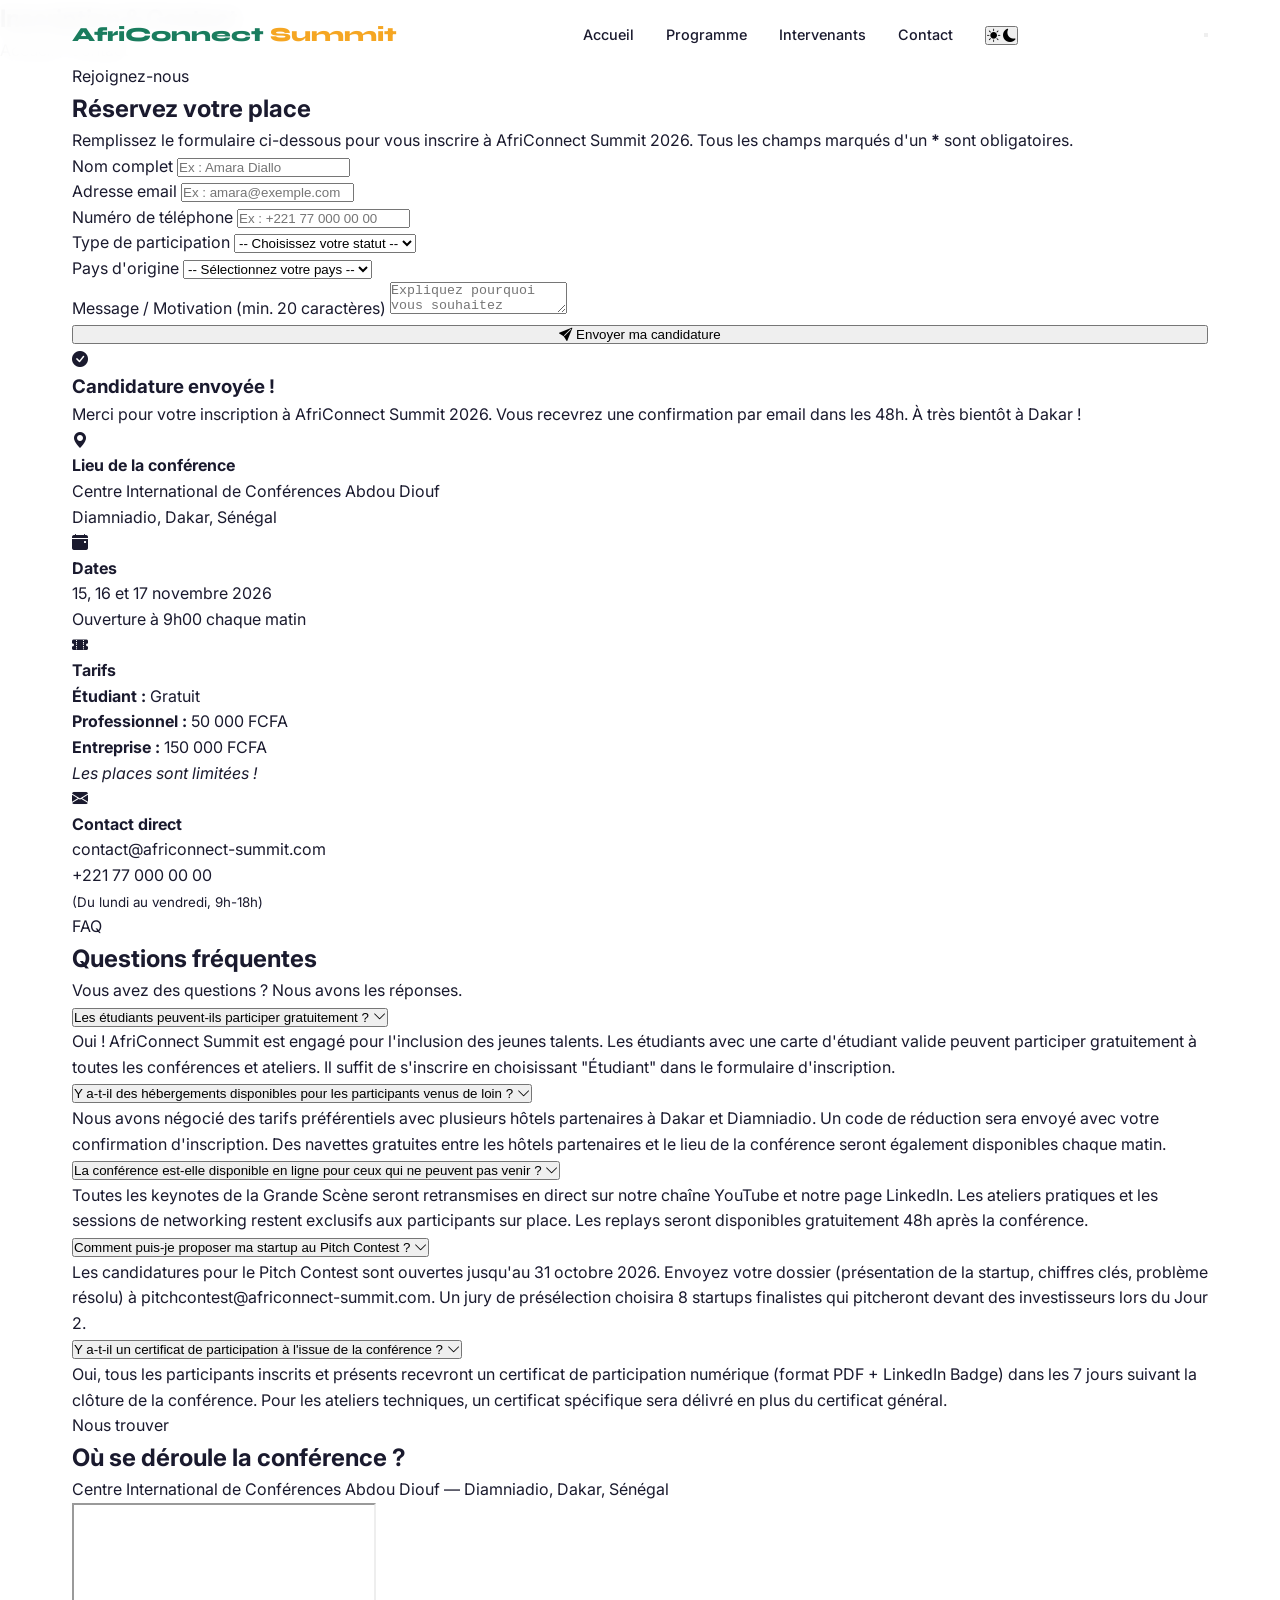
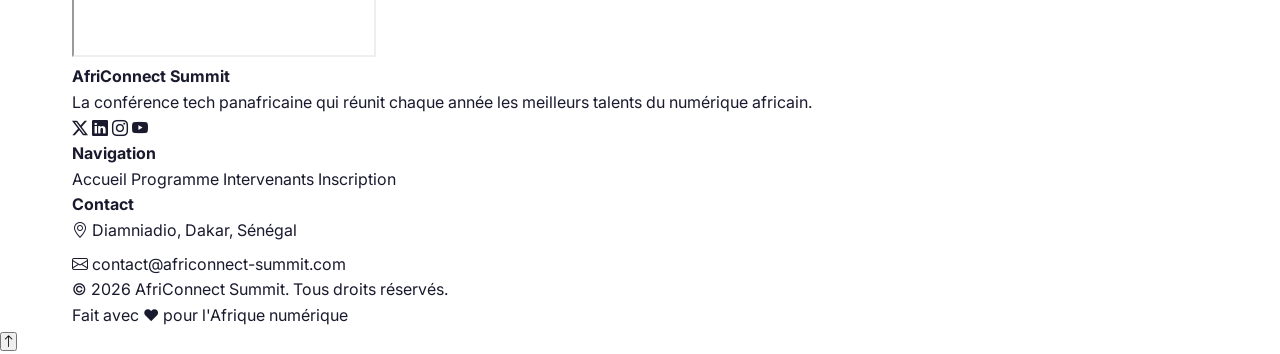
==== contact.html @ d410f848 "init: structure du projet, navbar HTML, hero de base et variables CSS" ====
<!DOCTYPE html>
<html lang="fr" data-theme="">
<head>
  <meta charset="UTF-8" />
  <meta name="viewport" content="width=device-width, initial-scale=1.0" />
  <meta name="description" content="Inscrivez-vous à AfriConnect Summit 2026 - Formulaire d'inscription et informations pratiques." />

  <title>Inscription & Contact - AfriConnect Summit 2026</title>

  <!-- Google Fonts -->
  <link rel="preconnect" href="https://fonts.googleapis.com" />
  <link rel="preconnect" href="https://fonts.gstatic.com" crossorigin />
  <link href="https://fonts.googleapis.com/css2?family=Syne:wght@700;800&family=Inter:wght@400;500;600;700&display=swap" rel="stylesheet" />

  <!-- Bootstrap Icons -->
  <link rel="stylesheet" href="https://cdn.jsdelivr.net/npm/bootstrap-icons@1.11.3/font/bootstrap-icons.min.css" />

  <!-- Notre feuille de style -->
  <link rel="stylesheet" href="css/style.css" />
</head>
<body>

  <div class="overlay-menu" id="overlay-menu" aria-hidden="true"></div>

  <!-- NAVBAR -->
  <header>
    <nav class="navbar" aria-label="Navigation principale">
      <div class="conteneur navbar__interieur">
        <a href="index.html" class="navbar__logo" aria-label="AfriConnect Summit - Retour à l'accueil">
          AfriConnect <span>Summit</span>
        </a>
        <ul class="navbar__liens" id="menu-liens" role="list">
          <li><a href="index.html">Accueil</a></li>
          <li><a href="programme.html">Programme</a></li>
          <li><a href="intervenants.html">Intervenants</a></li>
          <li><a href="contact.html">Contact</a></li>
          <li>
            <button class="btn-theme" id="btn-theme" aria-label="Basculer le mode sombre">
              <i class="bi bi-sun-fill icone-soleil" aria-hidden="true"></i>
              <i class="bi bi-moon-fill icone-lune" aria-hidden="true"></i>
            </button>
          </li>
        </ul>
        <button class="hamburger" id="hamburger" aria-label="Ouvrir le menu" aria-expanded="false">
          <span></span>
          <span></span>
          <span></span>
        </button>
      </div>
    </nav>
  </header>


  <main>

    <!-- HERO INTERNE -->
    <section class="hero-interne" aria-label="En-tête de la page contact">
      <h1>Inscription &amp; Contact</h1>
      <nav class="fil-ariane" aria-label="Fil d'Ariane">
        <a href="index.html">Accueil</a>
        <span aria-hidden="true">/</span>
        <span aria-current="page">Contact</span>
      </nav>
    </section>


    <!-- ============================================================
         SECTION FORMULAIRE D'INSCRIPTION
         Flexbox deux colonnes : formulaire à gauche, infos à droite
    ============================================================ -->
    <section class="contact-section" aria-label="Formulaire d'inscription">
      <div class="conteneur">

        <div class="en-tete-section">
          <span class="badge animer">Rejoignez-nous</span>
          <h2 class="titre-section animer">Réservez votre place</h2>
          <p class="sous-titre-section animer">
            Remplissez le formulaire ci-dessous pour vous inscrire à AfriConnect Summit 2026.
            Tous les champs marqués d'un <strong>*</strong> sont obligatoires.
          </p>
        </div>

        <!-- Flexbox : formulaire à gauche, infos à droite -->
        <div class="contact__contenu animer">

          <!-- COLONNE GAUCHE : Formulaire -->
          <div class="contact__formulaire">
            <form id="formulaire-inscription" novalidate aria-label="Formulaire d'inscription à AfriConnect Summit">

              <!-- Nom complet -->
              <div class="champ-groupe">
                <label for="nom" class="requis">Nom complet</label>
                <input
                  type="text"
                  id="nom"
                  name="nom"
                  placeholder="Ex : Amara Diallo"
                  required
                  autocomplete="name"
                  aria-required="true"
                  aria-describedby="erreur-nom"
                />
                <span class="message-erreur" id="erreur-nom" role="alert"></span>
              </div>

              <!-- Email -->
              <div class="champ-groupe">
                <label for="email" class="requis">Adresse email</label>
                <input
                  type="email"
                  id="email"
                  name="email"
                  placeholder="Ex : amara@exemple.com"
                  required
                  autocomplete="email"
                  aria-required="true"
                  aria-describedby="erreur-email"
                />
                <span class="message-erreur" id="erreur-email" role="alert"></span>
              </div>

              <!-- Téléphone -->
              <div class="champ-groupe">
                <label for="telephone" class="requis">Numéro de téléphone</label>
                <input
                  type="tel"
                  id="telephone"
                  name="telephone"
                  placeholder="Ex : +221 77 000 00 00"
                  required
                  autocomplete="tel"
                  aria-required="true"
                  aria-describedby="erreur-telephone"
                />
                <span class="message-erreur" id="erreur-telephone" role="alert"></span>
              </div>

              <!-- Type de participation -->
              <div class="champ-groupe">
                <label for="participation" class="requis">Type de participation</label>
                <select
                  id="participation"
                  name="participation"
                  required
                  aria-required="true"
                  aria-describedby="erreur-participation"
                >
                  <option value="">-- Choisissez votre statut --</option>
                  <option value="developpeur">Développeur / Ingénieur</option>
                  <option value="entrepreneur">Entrepreneur / Fondateur</option>
                  <option value="investisseur">Investisseur</option>
                  <option value="etudiant">Étudiant</option>
                  <option value="designer">Designer / Créatif</option>
                  <option value="manager">Manager / Directeur</option>
                  <option value="autre">Autre</option>
                </select>
                <span class="message-erreur" id="erreur-participation" role="alert"></span>
              </div>

              <!-- Pays africain (minimum 10 pays) -->
              <div class="champ-groupe">
                <label for="pays" class="requis">Pays d'origine</label>
                <select
                  id="pays"
                  name="pays"
                  required
                  aria-required="true"
                  aria-describedby="erreur-pays"
                >
                  <option value="">-- Sélectionnez votre pays --</option>
                  <optgroup label="Afrique de l'Ouest">
                    <option value="senegal">🇸🇳 Sénégal</option>
                    <option value="ghana">🇬🇭 Ghana</option>
                    <option value="nigeria">🇳🇬 Nigeria</option>
                    <option value="cote-ivoire">🇨🇮 Côte d'Ivoire</option>
                    <option value="mali">🇲🇱 Mali</option>
                    <option value="burkina">🇧🇫 Burkina Faso</option>
                    <option value="guinee">🇬🇳 Guinée</option>
                  </optgroup>
                  <optgroup label="Afrique du Nord">
                    <option value="maroc">🇲🇦 Maroc</option>
                    <option value="tunisie">🇹🇳 Tunisie</option>
                    <option value="algerie">🇩🇿 Algérie</option>
                    <option value="egypte">🇪🇬 Égypte</option>
                  </optgroup>
                  <optgroup label="Afrique de l'Est">
                    <option value="kenya">🇰🇪 Kenya</option>
                    <option value="rwanda">🇷🇼 Rwanda</option>
                    <option value="ethiopie">🇪🇹 Éthiopie</option>
                    <option value="tanzanie">🇹🇿 Tanzanie</option>
                  </optgroup>
                  <optgroup label="Afrique Centrale & Australe">
                    <option value="cameroun">🇨🇲 Cameroun</option>
                    <option value="afrique-sud">🇿🇦 Afrique du Sud</option>
                    <option value="rdc">🇨🇩 RD Congo</option>
                  </optgroup>
                  <option value="autre-pays">Autre pays</option>
                </select>
                <span class="message-erreur" id="erreur-pays" role="alert"></span>
              </div>

              <!-- Message / Motivation -->
              <div class="champ-groupe">
                <label for="message" class="requis">Message / Motivation (min. 20 caractères)</label>
                <textarea
                  id="message"
                  name="message"
                  placeholder="Expliquez pourquoi vous souhaitez participer à AfriConnect Summit 2026..."
                  required
                  aria-required="true"
                  aria-describedby="erreur-message"
                ></textarea>
                <span class="message-erreur" id="erreur-message" role="alert"></span>
              </div>

              <!-- Bouton d'envoi -->
              <button type="submit" class="btn btn-primaire" style="width: 100%; justify-content: center;">
                <i class="bi bi-send-fill" aria-hidden="true"></i>
                Envoyer ma candidature
              </button>

            </form>

            <!-- Message de succès (caché, affiché après soumission valide) -->
            <div class="message-succes" id="message-succes" role="alert" aria-live="polite">
              <i class="bi bi-check-circle-fill" aria-hidden="true"></i>
              <h3>Candidature envoyée !</h3>
              <p>
                Merci pour votre inscription à AfriConnect Summit 2026.
                Vous recevrez une confirmation par email dans les 48h.
                À très bientôt à Dakar !
              </p>
            </div>

          </div>


          <!-- COLONNE DROITE : Informations pratiques -->
          <aside class="contact__infos">

            <div class="info-contact">
              <i class="bi bi-geo-alt-fill" aria-hidden="true"></i>
              <h4>Lieu de la conférence</h4>
              <p>
                Centre International de Conférences Abdou Diouf<br />
                Diamniadio, Dakar, Sénégal
              </p>
            </div>

            <div class="info-contact">
              <i class="bi bi-calendar-event-fill" aria-hidden="true"></i>
              <h4>Dates</h4>
              <p>
                15, 16 et 17 novembre 2026<br />
                Ouverture à 9h00 chaque matin
              </p>
            </div>

            <div class="info-contact">
              <i class="bi bi-ticket-perforated-fill" aria-hidden="true"></i>
              <h4>Tarifs</h4>
              <p>
                <strong>Étudiant :</strong> Gratuit<br />
                <strong>Professionnel :</strong> 50 000 FCFA<br />
                <strong>Entreprise :</strong> 150 000 FCFA<br />
                <em>Les places sont limitées !</em>
              </p>
            </div>

            <div class="info-contact">
              <i class="bi bi-envelope-fill" aria-hidden="true"></i>
              <h4>Contact direct</h4>
              <p>
                contact@africonnect-summit.com<br />
                +221 77 000 00 00<br />
                <small>(Du lundi au vendredi, 9h-18h)</small>
              </p>
            </div>

          </aside>

        </div>
      </div>
    </section>


    <!-- ============================================================
         FAQ - ACCORDÉON CSS PUR
         Fonctionne avec :focus-within - aucun JavaScript utilisé ici
    ============================================================ -->
    <section class="faq" aria-label="Questions fréquentes">
      <div class="conteneur">

        <div class="en-tete-section">
          <span class="badge animer">FAQ</span>
          <h2 class="titre-section animer">Questions fréquentes</h2>
          <p class="sous-titre-section animer">
            Vous avez des questions ? Nous avons les réponses.
          </p>
        </div>

        <div class="faq__liste animer">

          <!-- Question 1 -->
          <div class="faq__item">
            <!-- Le tabindex permet la navigation clavier et active :focus-within -->
            <button class="faq__question" tabindex="0">
              <span>Les étudiants peuvent-ils participer gratuitement ?</span>
              <i class="bi bi-chevron-down faq__fleche" aria-hidden="true"></i>
            </button>
            <div class="faq__reponse">
              <p>
                Oui ! AfriConnect Summit est engagé pour l'inclusion des jeunes talents.
                Les étudiants avec une carte d'étudiant valide peuvent participer gratuitement
                à toutes les conférences et ateliers. Il suffit de s'inscrire en choisissant
                "Étudiant" dans le formulaire d'inscription.
              </p>
            </div>
          </div>

          <!-- Question 2 -->
          <div class="faq__item">
            <button class="faq__question" tabindex="0">
              <span>Y a-t-il des hébergements disponibles pour les participants venus de loin ?</span>
              <i class="bi bi-chevron-down faq__fleche" aria-hidden="true"></i>
            </button>
            <div class="faq__reponse">
              <p>
                Nous avons négocié des tarifs préférentiels avec plusieurs hôtels partenaires
                à Dakar et Diamniadio. Un code de réduction sera envoyé avec votre confirmation
                d'inscription. Des navettes gratuites entre les hôtels partenaires et le lieu
                de la conférence seront également disponibles chaque matin.
              </p>
            </div>
          </div>

          <!-- Question 3 -->
          <div class="faq__item">
            <button class="faq__question" tabindex="0">
              <span>La conférence est-elle disponible en ligne pour ceux qui ne peuvent pas venir ?</span>
              <i class="bi bi-chevron-down faq__fleche" aria-hidden="true"></i>
            </button>
            <div class="faq__reponse">
              <p>
                Toutes les keynotes de la Grande Scène seront retransmises en direct
                sur notre chaîne YouTube et notre page LinkedIn. Les ateliers pratiques
                et les sessions de networking restent exclusifs aux participants sur place.
                Les replays seront disponibles gratuitement 48h après la conférence.
              </p>
            </div>
          </div>

          <!-- Question 4 -->
          <div class="faq__item">
            <button class="faq__question" tabindex="0">
              <span>Comment puis-je proposer ma startup au Pitch Contest ?</span>
              <i class="bi bi-chevron-down faq__fleche" aria-hidden="true"></i>
            </button>
            <div class="faq__reponse">
              <p>
                Les candidatures pour le Pitch Contest sont ouvertes jusqu'au 31 octobre 2026.
                Envoyez votre dossier (présentation de la startup, chiffres clés, problème résolu)
                à pitchcontest@africonnect-summit.com. Un jury de présélection choisira
                8 startups finalistes qui pitcheront devant des investisseurs lors du Jour 2.
              </p>
            </div>
          </div>

          <!-- Question 5 -->
          <div class="faq__item">
            <button class="faq__question" tabindex="0">
              <span>Y a-t-il un certificat de participation à l'issue de la conférence ?</span>
              <i class="bi bi-chevron-down faq__fleche" aria-hidden="true"></i>
            </button>
            <div class="faq__reponse">
              <p>
                Oui, tous les participants inscrits et présents recevront un certificat
                de participation numérique (format PDF + LinkedIn Badge) dans les 7 jours
                suivant la clôture de la conférence. Pour les ateliers techniques,
                un certificat spécifique sera délivré en plus du certificat général.
              </p>
            </div>
          </div>

        </div>
      </div>
    </section>


    <!-- ============================================================
         CARTE GOOGLE MAPS
         iframe pointant vers Dakar, Sénégal
    ============================================================ -->
    <section class="carte-maps" aria-label="Localisation de la conférence">
      <div class="conteneur">

        <div class="en-tete-section">
          <span class="badge animer">Nous trouver</span>
          <h2 class="titre-section animer">Où se déroule la conférence ?</h2>
          <p class="sous-titre-section animer">
            Centre International de Conférences Abdou Diouf — Diamniadio, Dakar, Sénégal
          </p>
        </div>

        <!-- Carte Google Maps - Diamniadio, Dakar -->
        <div class="animer">
          <iframe
            src="https://www.google.com/maps/embed?pb=!1m18!1m12!1m3!1d15437.88!2d-17.1842!3d14.7260!2m3!1f0!2f0!3f0!3m2!1i1024!2i768!4f13.1!3m3!1m2!1s0xec173ec1b31f4e1%3A0x5e0a56f3478e4b95!2sDiamniadio%2C%20S%C3%A9n%C3%A9gal!5e0!3m2!1sfr!2sfr!4v1700000000000!5m2!1sfr!2sfr"
            title="Carte montrant la localisation du Centre de Conférences à Diamniadio, Dakar, Sénégal"
            loading="lazy"
            referrerpolicy="no-referrer-when-downgrade"
            aria-label="Carte Google Maps de Diamniadio, Dakar, Sénégal"
          ></iframe>
        </div>

      </div>
    </section>

  </main>


  <!-- FOOTER -->
  <footer>
    <div class="conteneur">
      <div class="footer__grille">
        <div class="footer__colonne">
          <h4>AfriConnect Summit</h4>
          <p>La conférence tech panafricaine qui réunit chaque année les meilleurs talents du numérique africain.</p>
          <div class="reseaux-sociaux" aria-label="Réseaux sociaux">
            <a href="#" aria-label="Twitter / X"><i class="bi bi-twitter-x" aria-hidden="true"></i></a>
            <a href="#" aria-label="LinkedIn"><i class="bi bi-linkedin" aria-hidden="true"></i></a>
            <a href="#" aria-label="Instagram"><i class="bi bi-instagram" aria-hidden="true"></i></a>
            <a href="#" aria-label="YouTube"><i class="bi bi-youtube" aria-hidden="true"></i></a>
          </div>
        </div>
        <div class="footer__colonne">
          <h4>Navigation</h4>
          <nav class="footer__liens-rapides" aria-label="Navigation dans le pied de page">
            <a href="index.html">Accueil</a>
            <a href="programme.html">Programme</a>
            <a href="intervenants.html">Intervenants</a>
            <a href="contact.html">Inscription</a>
          </nav>
        </div>
        <div class="footer__colonne">
          <h4>Contact</h4>
          <p><i class="bi bi-geo-alt" aria-hidden="true"></i> Diamniadio, Dakar, Sénégal</p>
          <p style="margin-top: 0.5rem;"><i class="bi bi-envelope" aria-hidden="true"></i> contact@africonnect-summit.com</p>
        </div>
      </div>
      <div class="footer__bas">
        <p>&copy; <span class="annee-dynamique"></span> AfriConnect Summit. Tous droits réservés.</p>
        <p>Fait avec <span aria-label="amour">❤️</span> pour l'Afrique numérique</p>
      </div>
    </div>
  </footer>

  <button class="btn-haut" id="btn-haut" aria-label="Retourner en haut de la page">
    <i class="bi bi-arrow-up" aria-hidden="true"></i>
  </button>

  <script src="js/main.js"></script>
</body>
</html>
---- css/style.css ----
/* ============================================================
   AfriConnect Summit - style.css
   Début : reset et variables de base
   ============================================================ */

:root {
  --couleur-primaire: #1a7c5e;
  --couleur-secondaire: #f5a623;
  --couleur-accent: #e84855;
  --couleur-sombre: #0f1923;
  --fond-principal: #ffffff;
  --fond-secondaire: #f7f8fa;
  --fond-carte: #ffffff;
  --texte-principal: #1a1a2e;
  --texte-secondaire: #555770;
  --bordure: #e0e4ef;
  --police-titre: 'Syne', sans-serif;
  --police-corps: 'Inter', sans-serif;
  --espacement-sm: 1rem;
  --espacement-md: 2rem;
  --espacement-lg: 4rem;
  --espacement-xl: 6rem;
  --radius-sm: 6px;
  --radius-md: 12px;
  --radius-rond: 50px;
  --transition: all 0.3s ease;
}

*, *::before, *::after { box-sizing: border-box; margin: 0; padding: 0; }
html { scroll-behavior: smooth; }
body { font-family: var(--police-corps); background-color: var(--fond-principal); color: var(--texte-principal); line-height: 1.6; }
img { max-width: 100%; display: block; }
a { color: inherit; text-decoration: none; transition: var(--transition); }
ul { list-style: none; }

.conteneur { max-width: 1200px; margin: 0 auto; padding: 0 var(--espacement-md); }

/* NAVBAR */
.navbar { position: fixed; top: 0; left: 0; right: 0; z-index: 1000; background-color: rgba(255,255,255,0.95); backdrop-filter: blur(10px); padding: 1.2rem 0; transition: var(--transition); }
.navbar__interieur { display: flex; align-items: center; justify-content: space-between; }
.navbar__logo { font-family: var(--police-titre); font-size: 1.25rem; font-weight: 800; color: var(--couleur-primaire); }
.navbar__logo span { color: var(--couleur-secondaire); }
.navbar__liens { display: flex; align-items: center; gap: var(--espacement-md); }
.navbar__liens a { font-size: 0.9rem; font-weight: 500; }
.navbar__liens a:hover { color: var(--couleur-primaire); }

/* HERO provisoire */
.hero { min-height: 100vh; background: linear-gradient(135deg, #0f1923 0%, #1a3a2e 100%); display: flex; align-items: center; justify-content: center; text-align: center; padding: 6rem 2rem; }
.hero__titre { font-family: var(--police-titre); font-size: 3rem; font-weight: 800; color: #fff; margin-bottom: 1rem; }
.hero__sous-titre { color: rgba(255,255,255,0.7); font-size: 1.1rem; }
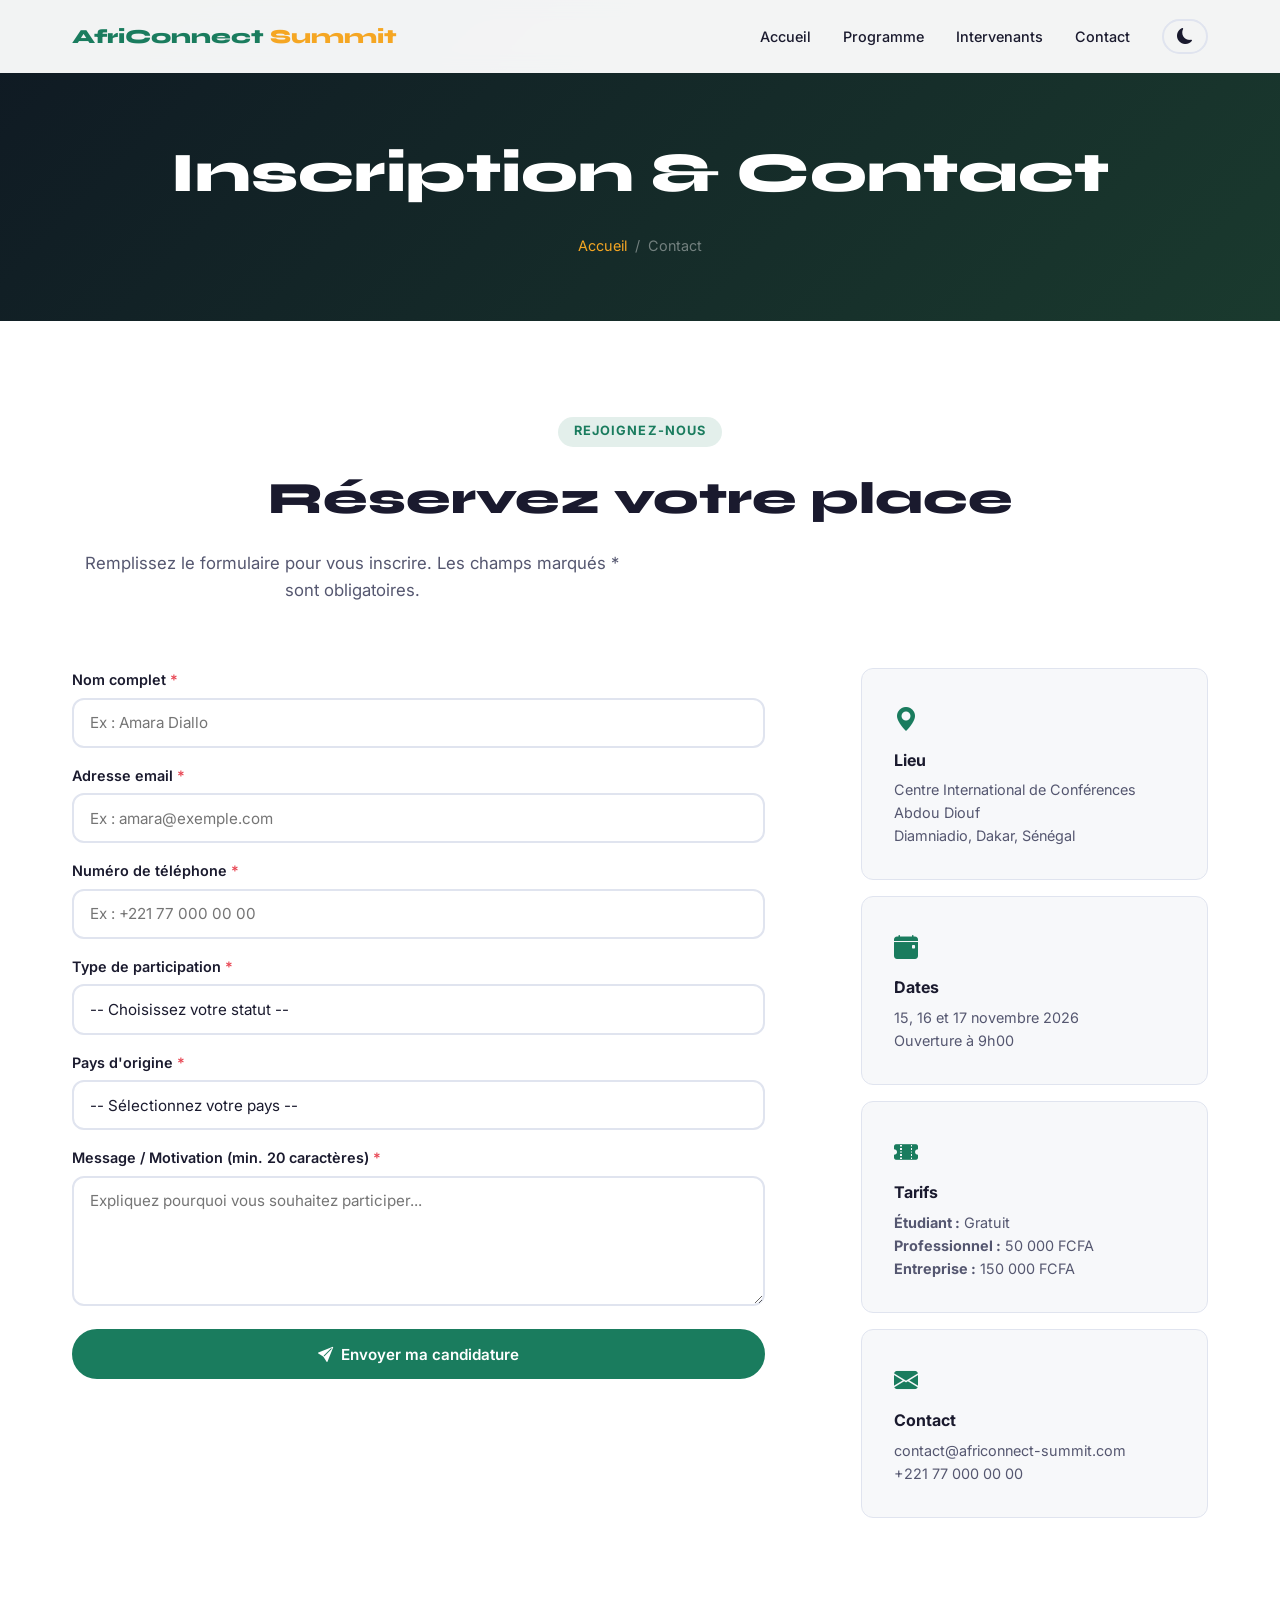
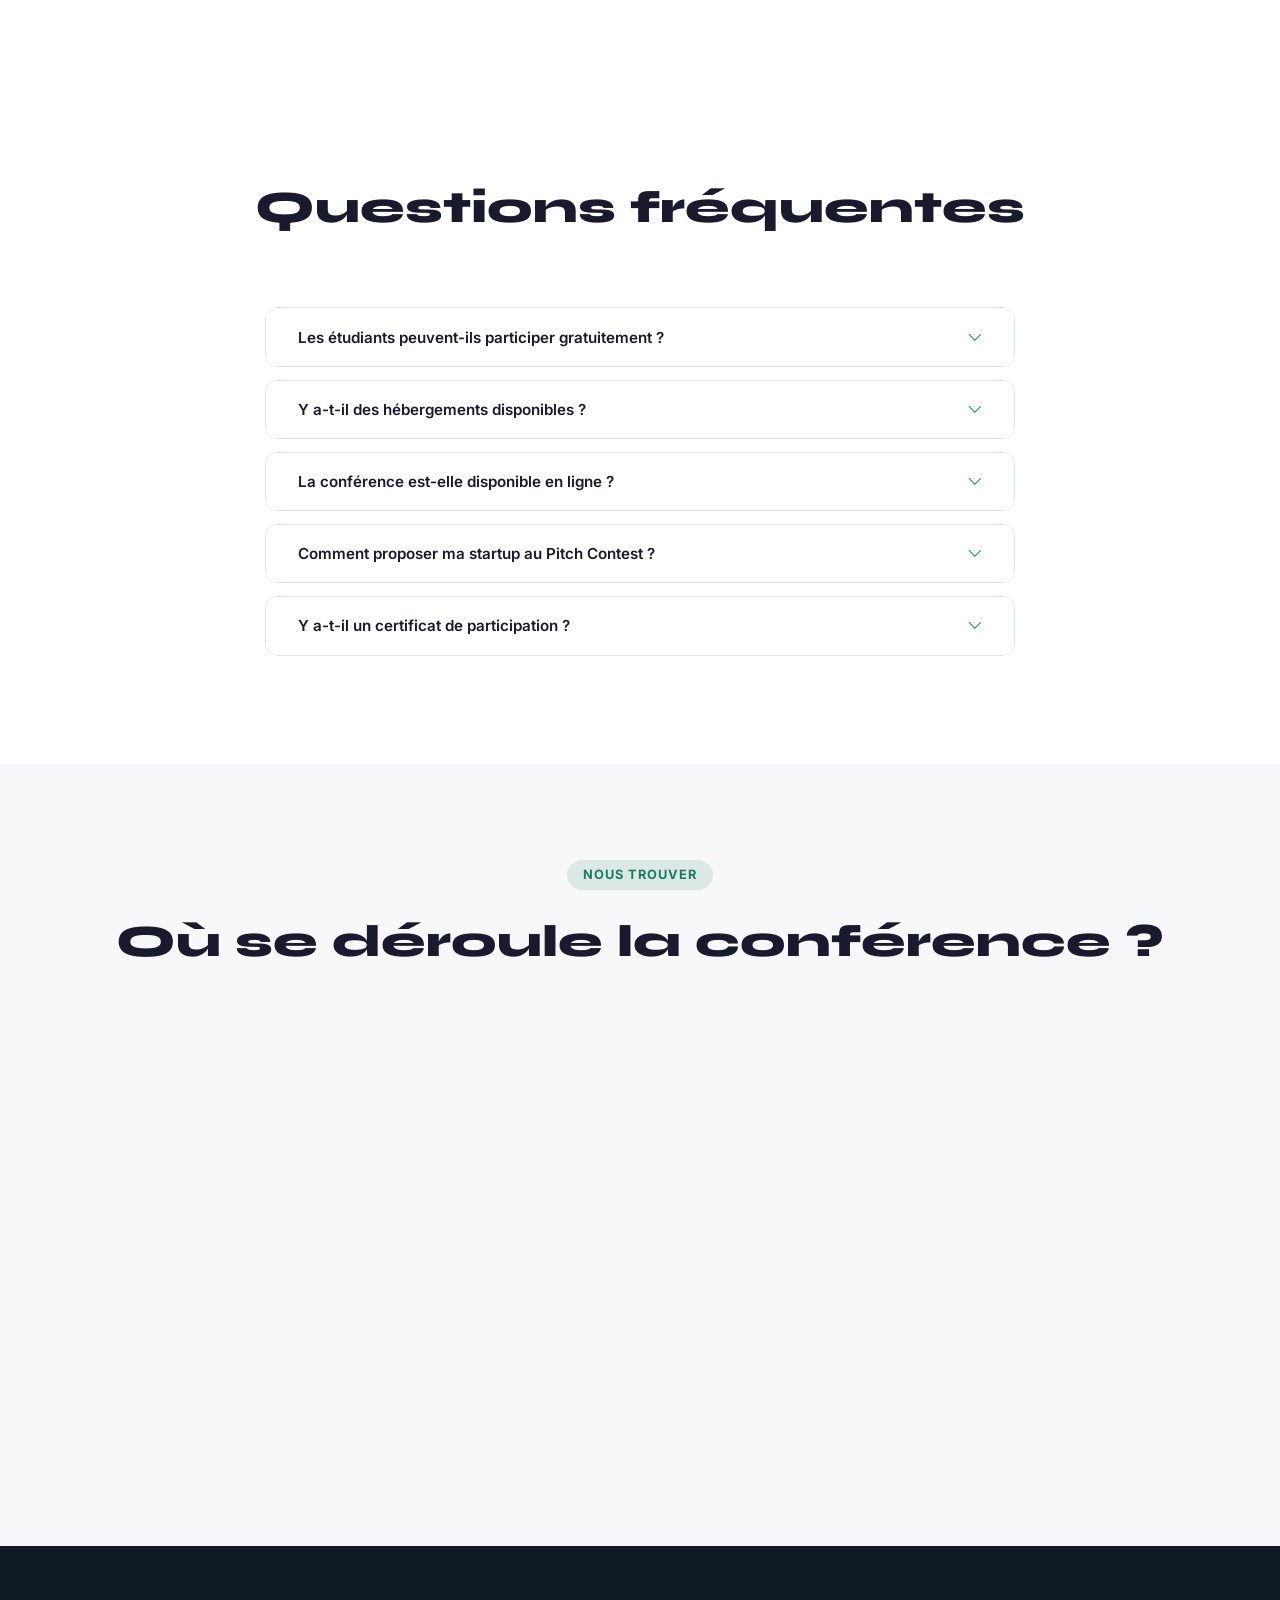
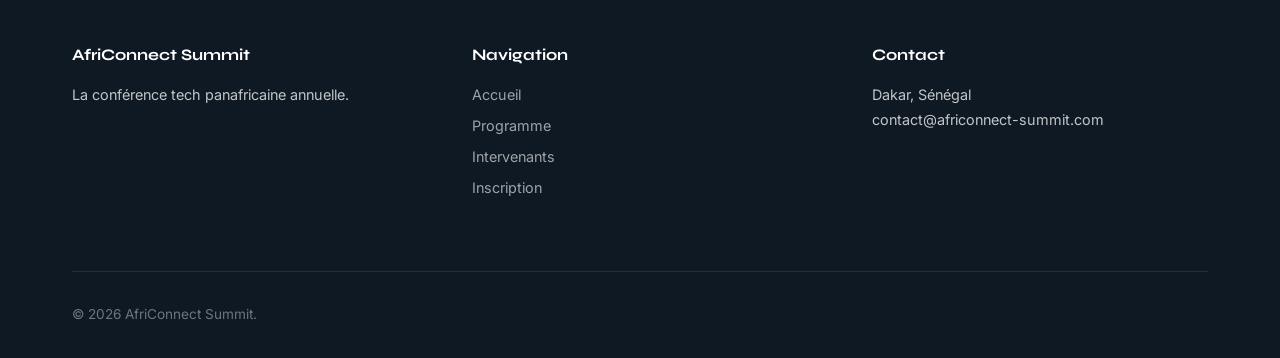
==== commit 3fb28e8b: "feat: page contact avec formulaire, FAQ accordeon CSS pur et carte Google Maps" ====
--- a/contact.html
+++ b/contact.html
@@ -3,148 +3,65 @@
 <head>
   <meta charset="UTF-8" />
   <meta name="viewport" content="width=device-width, initial-scale=1.0" />
-  <meta name="description" content="Inscrivez-vous à AfriConnect Summit 2026 - Formulaire d'inscription et informations pratiques." />
-
   <title>Inscription & Contact - AfriConnect Summit 2026</title>
-
-  <!-- Google Fonts -->
   <link rel="preconnect" href="https://fonts.googleapis.com" />
   <link rel="preconnect" href="https://fonts.gstatic.com" crossorigin />
   <link href="https://fonts.googleapis.com/css2?family=Syne:wght@700;800&family=Inter:wght@400;500;600;700&display=swap" rel="stylesheet" />
-
-  <!-- Bootstrap Icons -->
   <link rel="stylesheet" href="https://cdn.jsdelivr.net/npm/bootstrap-icons@1.11.3/font/bootstrap-icons.min.css" />
-
-  <!-- Notre feuille de style -->
   <link rel="stylesheet" href="css/style.css" />
 </head>
 <body>
-
-  <div class="overlay-menu" id="overlay-menu" aria-hidden="true"></div>
-
-  <!-- NAVBAR -->
+  <div class="overlay-menu" id="overlay-menu"></div>
   <header>
     <nav class="navbar" aria-label="Navigation principale">
       <div class="conteneur navbar__interieur">
-        <a href="index.html" class="navbar__logo" aria-label="AfriConnect Summit - Retour à l'accueil">
-          AfriConnect <span>Summit</span>
-        </a>
-        <ul class="navbar__liens" id="menu-liens" role="list">
+        <a href="index.html" class="navbar__logo">AfriConnect <span>Summit</span></a>
+        <ul class="navbar__liens" id="menu-liens">
           <li><a href="index.html">Accueil</a></li>
           <li><a href="programme.html">Programme</a></li>
           <li><a href="intervenants.html">Intervenants</a></li>
           <li><a href="contact.html">Contact</a></li>
-          <li>
-            <button class="btn-theme" id="btn-theme" aria-label="Basculer le mode sombre">
-              <i class="bi bi-sun-fill icone-soleil" aria-hidden="true"></i>
-              <i class="bi bi-moon-fill icone-lune" aria-hidden="true"></i>
-            </button>
-          </li>
+          <li><button class="btn-theme" id="btn-theme" aria-label="Basculer le mode sombre"><i class="bi bi-sun-fill icone-soleil"></i><i class="bi bi-moon-fill icone-lune"></i></button></li>
         </ul>
-        <button class="hamburger" id="hamburger" aria-label="Ouvrir le menu" aria-expanded="false">
-          <span></span>
-          <span></span>
-          <span></span>
-        </button>
+        <button class="hamburger" id="hamburger" aria-label="Ouvrir le menu"><span></span><span></span><span></span></button>
       </div>
     </nav>
   </header>
-
-
   <main>
-
-    <!-- HERO INTERNE -->
-    <section class="hero-interne" aria-label="En-tête de la page contact">
+    <section class="hero-interne">
       <h1>Inscription &amp; Contact</h1>
       <nav class="fil-ariane" aria-label="Fil d'Ariane">
-        <a href="index.html">Accueil</a>
-        <span aria-hidden="true">/</span>
-        <span aria-current="page">Contact</span>
+        <a href="index.html">Accueil</a><span>/</span><span aria-current="page">Contact</span>
       </nav>
     </section>
-
-
-    <!-- ============================================================
-         SECTION FORMULAIRE D'INSCRIPTION
-         Flexbox deux colonnes : formulaire à gauche, infos à droite
-    ============================================================ -->
     <section class="contact-section" aria-label="Formulaire d'inscription">
       <div class="conteneur">
-
         <div class="en-tete-section">
           <span class="badge animer">Rejoignez-nous</span>
           <h2 class="titre-section animer">Réservez votre place</h2>
-          <p class="sous-titre-section animer">
-            Remplissez le formulaire ci-dessous pour vous inscrire à AfriConnect Summit 2026.
-            Tous les champs marqués d'un <strong>*</strong> sont obligatoires.
-          </p>
+          <p class="sous-titre-section animer">Remplissez le formulaire pour vous inscrire. Les champs marqués * sont obligatoires.</p>
         </div>
-
-        <!-- Flexbox : formulaire à gauche, infos à droite -->
         <div class="contact__contenu animer">
-
-          <!-- COLONNE GAUCHE : Formulaire -->
           <div class="contact__formulaire">
-            <form id="formulaire-inscription" novalidate aria-label="Formulaire d'inscription à AfriConnect Summit">
-
-              <!-- Nom complet -->
+            <form id="formulaire-inscription" novalidate>
               <div class="champ-groupe">
                 <label for="nom" class="requis">Nom complet</label>
-                <input
-                  type="text"
-                  id="nom"
-                  name="nom"
-                  placeholder="Ex : Amara Diallo"
-                  required
-                  autocomplete="name"
-                  aria-required="true"
-                  aria-describedby="erreur-nom"
-                />
+                <input type="text" id="nom" name="nom" placeholder="Ex : Amara Diallo" required autocomplete="name" aria-describedby="erreur-nom" />
                 <span class="message-erreur" id="erreur-nom" role="alert"></span>
               </div>
-
-              <!-- Email -->
               <div class="champ-groupe">
                 <label for="email" class="requis">Adresse email</label>
-                <input
-                  type="email"
-                  id="email"
-                  name="email"
-                  placeholder="Ex : amara@exemple.com"
-                  required
-                  autocomplete="email"
-                  aria-required="true"
-                  aria-describedby="erreur-email"
-                />
+                <input type="email" id="email" name="email" placeholder="Ex : amara@exemple.com" required autocomplete="email" aria-describedby="erreur-email" />
                 <span class="message-erreur" id="erreur-email" role="alert"></span>
               </div>
-
-              <!-- Téléphone -->
               <div class="champ-groupe">
                 <label for="telephone" class="requis">Numéro de téléphone</label>
-                <input
-                  type="tel"
-                  id="telephone"
-                  name="telephone"
-                  placeholder="Ex : +221 77 000 00 00"
-                  required
-                  autocomplete="tel"
-                  aria-required="true"
-                  aria-describedby="erreur-telephone"
-                />
+                <input type="tel" id="telephone" name="telephone" placeholder="Ex : +221 77 000 00 00" required autocomplete="tel" aria-describedby="erreur-telephone" />
                 <span class="message-erreur" id="erreur-telephone" role="alert"></span>
               </div>
-
-              <!-- Type de participation -->
               <div class="champ-groupe">
                 <label for="participation" class="requis">Type de participation</label>
-                <select
-                  id="participation"
-                  name="participation"
-                  required
-                  aria-required="true"
-                  aria-describedby="erreur-participation"
-                >
+                <select id="participation" name="participation" required aria-describedby="erreur-participation">
                   <option value="">-- Choisissez votre statut --</option>
                   <option value="developpeur">Développeur / Ingénieur</option>
                   <option value="entrepreneur">Entrepreneur / Fondateur</option>
@@ -156,17 +73,9 @@
                 </select>
                 <span class="message-erreur" id="erreur-participation" role="alert"></span>
               </div>
-
-              <!-- Pays africain (minimum 10 pays) -->
               <div class="champ-groupe">
                 <label for="pays" class="requis">Pays d'origine</label>
-                <select
-                  id="pays"
-                  name="pays"
-                  required
-                  aria-required="true"
-                  aria-describedby="erreur-pays"
-                >
+                <select id="pays" name="pays" required aria-describedby="erreur-pays">
                   <option value="">-- Sélectionnez votre pays --</option>
                   <optgroup label="Afrique de l'Ouest">
                     <option value="senegal">🇸🇳 Sénégal</option>
@@ -187,7 +96,6 @@
                     <option value="kenya">🇰🇪 Kenya</option>
                     <option value="rwanda">🇷🇼 Rwanda</option>
                     <option value="ethiopie">🇪🇹 Éthiopie</option>
-                    <option value="tanzanie">🇹🇿 Tanzanie</option>
                   </optgroup>
                   <optgroup label="Afrique Centrale & Australe">
                     <option value="cameroun">🇨🇲 Cameroun</option>
@@ -198,267 +106,68 @@
                 </select>
                 <span class="message-erreur" id="erreur-pays" role="alert"></span>
               </div>
-
-              <!-- Message / Motivation -->
               <div class="champ-groupe">
                 <label for="message" class="requis">Message / Motivation (min. 20 caractères)</label>
-                <textarea
-                  id="message"
-                  name="message"
-                  placeholder="Expliquez pourquoi vous souhaitez participer à AfriConnect Summit 2026..."
-                  required
-                  aria-required="true"
-                  aria-describedby="erreur-message"
-                ></textarea>
+                <textarea id="message" name="message" placeholder="Expliquez pourquoi vous souhaitez participer..." required aria-describedby="erreur-message"></textarea>
                 <span class="message-erreur" id="erreur-message" role="alert"></span>
               </div>
-
-              <!-- Bouton d'envoi -->
-              <button type="submit" class="btn btn-primaire" style="width: 100%; justify-content: center;">
-                <i class="bi bi-send-fill" aria-hidden="true"></i>
-                Envoyer ma candidature
+              <button type="submit" class="btn btn-primaire" style="width:100%;justify-content:center;">
+                <i class="bi bi-send-fill"></i> Envoyer ma candidature
               </button>
-
             </form>
-
-            <!-- Message de succès (caché, affiché après soumission valide) -->
             <div class="message-succes" id="message-succes" role="alert" aria-live="polite">
-              <i class="bi bi-check-circle-fill" aria-hidden="true"></i>
+              <i class="bi bi-check-circle-fill"></i>
               <h3>Candidature envoyée !</h3>
-              <p>
-                Merci pour votre inscription à AfriConnect Summit 2026.
-                Vous recevrez une confirmation par email dans les 48h.
-                À très bientôt à Dakar !
-              </p>
+              <p>Merci pour votre inscription. Vous recevrez une confirmation par email dans les 48h.</p>
             </div>
-
           </div>
-
-
-          <!-- COLONNE DROITE : Informations pratiques -->
           <aside class="contact__infos">
-
-            <div class="info-contact">
-              <i class="bi bi-geo-alt-fill" aria-hidden="true"></i>
-              <h4>Lieu de la conférence</h4>
-              <p>
-                Centre International de Conférences Abdou Diouf<br />
-                Diamniadio, Dakar, Sénégal
-              </p>
-            </div>
-
-            <div class="info-contact">
-              <i class="bi bi-calendar-event-fill" aria-hidden="true"></i>
-              <h4>Dates</h4>
-              <p>
-                15, 16 et 17 novembre 2026<br />
-                Ouverture à 9h00 chaque matin
-              </p>
-            </div>
-
-            <div class="info-contact">
-              <i class="bi bi-ticket-perforated-fill" aria-hidden="true"></i>
-              <h4>Tarifs</h4>
-              <p>
-                <strong>Étudiant :</strong> Gratuit<br />
-                <strong>Professionnel :</strong> 50 000 FCFA<br />
-                <strong>Entreprise :</strong> 150 000 FCFA<br />
-                <em>Les places sont limitées !</em>
-              </p>
-            </div>
-
-            <div class="info-contact">
-              <i class="bi bi-envelope-fill" aria-hidden="true"></i>
-              <h4>Contact direct</h4>
-              <p>
-                contact@africonnect-summit.com<br />
-                +221 77 000 00 00<br />
-                <small>(Du lundi au vendredi, 9h-18h)</small>
-              </p>
-            </div>
-
+            <div class="info-contact"><i class="bi bi-geo-alt-fill"></i><h4>Lieu</h4><p>Centre International de Conférences Abdou Diouf<br/>Diamniadio, Dakar, Sénégal</p></div>
+            <div class="info-contact"><i class="bi bi-calendar-event-fill"></i><h4>Dates</h4><p>15, 16 et 17 novembre 2026<br/>Ouverture à 9h00</p></div>
+            <div class="info-contact"><i class="bi bi-ticket-perforated-fill"></i><h4>Tarifs</h4><p><strong>Étudiant :</strong> Gratuit<br/><strong>Professionnel :</strong> 50 000 FCFA<br/><strong>Entreprise :</strong> 150 000 FCFA</p></div>
+            <div class="info-contact"><i class="bi bi-envelope-fill"></i><h4>Contact</h4><p>contact@africonnect-summit.com<br/>+221 77 000 00 00</p></div>
           </aside>
-
         </div>
       </div>
     </section>
-
-
-    <!-- ============================================================
-         FAQ - ACCORDÉON CSS PUR
-         Fonctionne avec :focus-within - aucun JavaScript utilisé ici
-    ============================================================ -->
     <section class="faq" aria-label="Questions fréquentes">
       <div class="conteneur">
-
         <div class="en-tete-section">
           <span class="badge animer">FAQ</span>
           <h2 class="titre-section animer">Questions fréquentes</h2>
-          <p class="sous-titre-section animer">
-            Vous avez des questions ? Nous avons les réponses.
-          </p>
         </div>
-
         <div class="faq__liste animer">
-
-          <!-- Question 1 -->
-          <div class="faq__item">
-            <!-- Le tabindex permet la navigation clavier et active :focus-within -->
-            <button class="faq__question" tabindex="0">
-              <span>Les étudiants peuvent-ils participer gratuitement ?</span>
-              <i class="bi bi-chevron-down faq__fleche" aria-hidden="true"></i>
-            </button>
-            <div class="faq__reponse">
-              <p>
-                Oui ! AfriConnect Summit est engagé pour l'inclusion des jeunes talents.
-                Les étudiants avec une carte d'étudiant valide peuvent participer gratuitement
-                à toutes les conférences et ateliers. Il suffit de s'inscrire en choisissant
-                "Étudiant" dans le formulaire d'inscription.
-              </p>
-            </div>
-          </div>
-
-          <!-- Question 2 -->
-          <div class="faq__item">
-            <button class="faq__question" tabindex="0">
-              <span>Y a-t-il des hébergements disponibles pour les participants venus de loin ?</span>
-              <i class="bi bi-chevron-down faq__fleche" aria-hidden="true"></i>
-            </button>
-            <div class="faq__reponse">
-              <p>
-                Nous avons négocié des tarifs préférentiels avec plusieurs hôtels partenaires
-                à Dakar et Diamniadio. Un code de réduction sera envoyé avec votre confirmation
-                d'inscription. Des navettes gratuites entre les hôtels partenaires et le lieu
-                de la conférence seront également disponibles chaque matin.
-              </p>
-            </div>
-          </div>
-
-          <!-- Question 3 -->
-          <div class="faq__item">
-            <button class="faq__question" tabindex="0">
-              <span>La conférence est-elle disponible en ligne pour ceux qui ne peuvent pas venir ?</span>
-              <i class="bi bi-chevron-down faq__fleche" aria-hidden="true"></i>
-            </button>
-            <div class="faq__reponse">
-              <p>
-                Toutes les keynotes de la Grande Scène seront retransmises en direct
-                sur notre chaîne YouTube et notre page LinkedIn. Les ateliers pratiques
-                et les sessions de networking restent exclusifs aux participants sur place.
-                Les replays seront disponibles gratuitement 48h après la conférence.
-              </p>
-            </div>
-          </div>
-
-          <!-- Question 4 -->
-          <div class="faq__item">
-            <button class="faq__question" tabindex="0">
-              <span>Comment puis-je proposer ma startup au Pitch Contest ?</span>
-              <i class="bi bi-chevron-down faq__fleche" aria-hidden="true"></i>
-            </button>
-            <div class="faq__reponse">
-              <p>
-                Les candidatures pour le Pitch Contest sont ouvertes jusqu'au 31 octobre 2026.
-                Envoyez votre dossier (présentation de la startup, chiffres clés, problème résolu)
-                à pitchcontest@africonnect-summit.com. Un jury de présélection choisira
-                8 startups finalistes qui pitcheront devant des investisseurs lors du Jour 2.
-              </p>
-            </div>
-          </div>
-
-          <!-- Question 5 -->
-          <div class="faq__item">
-            <button class="faq__question" tabindex="0">
-              <span>Y a-t-il un certificat de participation à l'issue de la conférence ?</span>
-              <i class="bi bi-chevron-down faq__fleche" aria-hidden="true"></i>
-            </button>
-            <div class="faq__reponse">
-              <p>
-                Oui, tous les participants inscrits et présents recevront un certificat
-                de participation numérique (format PDF + LinkedIn Badge) dans les 7 jours
-                suivant la clôture de la conférence. Pour les ateliers techniques,
-                un certificat spécifique sera délivré en plus du certificat général.
-              </p>
-            </div>
-          </div>
-
+          <div class="faq__item"><button class="faq__question" tabindex="0"><span>Les étudiants peuvent-ils participer gratuitement ?</span><i class="bi bi-chevron-down faq__fleche"></i></button><div class="faq__reponse"><p>Oui ! Les étudiants avec une carte valide participent gratuitement à toutes les conférences et ateliers. Choisissez "Étudiant" dans le formulaire.</p></div></div>
+          <div class="faq__item"><button class="faq__question" tabindex="0"><span>Y a-t-il des hébergements disponibles ?</span><i class="bi bi-chevron-down faq__fleche"></i></button><div class="faq__reponse"><p>Nous avons négocié des tarifs préférentiels avec plusieurs hôtels partenaires. Un code de réduction sera envoyé avec votre confirmation.</p></div></div>
+          <div class="faq__item"><button class="faq__question" tabindex="0"><span>La conférence est-elle disponible en ligne ?</span><i class="bi bi-chevron-down faq__fleche"></i></button><div class="faq__reponse"><p>Les keynotes seront retransmises en direct sur YouTube et LinkedIn. Les replays seront disponibles 48h après.</p></div></div>
+          <div class="faq__item"><button class="faq__question" tabindex="0"><span>Comment proposer ma startup au Pitch Contest ?</span><i class="bi bi-chevron-down faq__fleche"></i></button><div class="faq__reponse"><p>Envoyez votre dossier à pitchcontest@africonnect-summit.com avant le 31 octobre 2026. 8 startups finalistes seront sélectionnées.</p></div></div>
+          <div class="faq__item"><button class="faq__question" tabindex="0"><span>Y a-t-il un certificat de participation ?</span><i class="bi bi-chevron-down faq__fleche"></i></button><div class="faq__reponse"><p>Oui, un certificat numérique PDF + LinkedIn Badge sera envoyé dans les 7 jours suivant la clôture.</p></div></div>
         </div>
       </div>
     </section>
-
-
-    <!-- ============================================================
-         CARTE GOOGLE MAPS
-         iframe pointant vers Dakar, Sénégal
-    ============================================================ -->
-    <section class="carte-maps" aria-label="Localisation de la conférence">
+    <section class="carte-maps" aria-label="Localisation">
       <div class="conteneur">
-
         <div class="en-tete-section">
           <span class="badge animer">Nous trouver</span>
           <h2 class="titre-section animer">Où se déroule la conférence ?</h2>
-          <p class="sous-titre-section animer">
-            Centre International de Conférences Abdou Diouf — Diamniadio, Dakar, Sénégal
-          </p>
         </div>
-
-        <!-- Carte Google Maps - Diamniadio, Dakar -->
         <div class="animer">
-          <iframe
-            src="https://www.google.com/maps/embed?pb=!1m18!1m12!1m3!1d15437.88!2d-17.1842!3d14.7260!2m3!1f0!2f0!3f0!3m2!1i1024!2i768!4f13.1!3m3!1m2!1s0xec173ec1b31f4e1%3A0x5e0a56f3478e4b95!2sDiamniadio%2C%20S%C3%A9n%C3%A9gal!5e0!3m2!1sfr!2sfr!4v1700000000000!5m2!1sfr!2sfr"
-            title="Carte montrant la localisation du Centre de Conférences à Diamniadio, Dakar, Sénégal"
-            loading="lazy"
-            referrerpolicy="no-referrer-when-downgrade"
-            aria-label="Carte Google Maps de Diamniadio, Dakar, Sénégal"
-          ></iframe>
+          <iframe src="https://www.google.com/maps/embed?pb=!1m18!1m12!1m3!1d15437.88!2d-17.1842!3d14.7260!2m3!1f0!2f0!3f0!3m2!1i1024!2i768!4f13.1!3m3!1m2!1s0xec173ec1b31f4e1%3A0x5e0a56f3478e4b95!2sDiamniadio%2C%20S%C3%A9n%C3%A9gal!5e0!3m2!1sfr!2sfr!4v1700000000000!5m2!1sfr!2sfr" title="Carte de Diamniadio, Dakar" loading="lazy" referrerpolicy="no-referrer-when-downgrade"></iframe>
         </div>
-
       </div>
     </section>
-
   </main>
-
-
-  <!-- FOOTER -->
   <footer>
     <div class="conteneur">
       <div class="footer__grille">
-        <div class="footer__colonne">
-          <h4>AfriConnect Summit</h4>
-          <p>La conférence tech panafricaine qui réunit chaque année les meilleurs talents du numérique africain.</p>
-          <div class="reseaux-sociaux" aria-label="Réseaux sociaux">
-            <a href="#" aria-label="Twitter / X"><i class="bi bi-twitter-x" aria-hidden="true"></i></a>
-            <a href="#" aria-label="LinkedIn"><i class="bi bi-linkedin" aria-hidden="true"></i></a>
-            <a href="#" aria-label="Instagram"><i class="bi bi-instagram" aria-hidden="true"></i></a>
-            <a href="#" aria-label="YouTube"><i class="bi bi-youtube" aria-hidden="true"></i></a>
-          </div>
-        </div>
-        <div class="footer__colonne">
-          <h4>Navigation</h4>
-          <nav class="footer__liens-rapides" aria-label="Navigation dans le pied de page">
-            <a href="index.html">Accueil</a>
-            <a href="programme.html">Programme</a>
-            <a href="intervenants.html">Intervenants</a>
-            <a href="contact.html">Inscription</a>
-          </nav>
-        </div>
-        <div class="footer__colonne">
-          <h4>Contact</h4>
-          <p><i class="bi bi-geo-alt" aria-hidden="true"></i> Diamniadio, Dakar, Sénégal</p>
-          <p style="margin-top: 0.5rem;"><i class="bi bi-envelope" aria-hidden="true"></i> contact@africonnect-summit.com</p>
-        </div>
+        <div class="footer__colonne"><h4>AfriConnect Summit</h4><p>La conférence tech panafricaine annuelle.</p></div>
+        <div class="footer__colonne"><h4>Navigation</h4><nav class="footer__liens-rapides"><a href="index.html">Accueil</a><a href="programme.html">Programme</a><a href="intervenants.html">Intervenants</a><a href="contact.html">Inscription</a></nav></div>
+        <div class="footer__colonne"><h4>Contact</h4><p>Dakar, Sénégal<br/>contact@africonnect-summit.com</p></div>
       </div>
-      <div class="footer__bas">
-        <p>&copy; <span class="annee-dynamique"></span> AfriConnect Summit. Tous droits réservés.</p>
-        <p>Fait avec <span aria-label="amour">❤️</span> pour l'Afrique numérique</p>
-      </div>
+      <div class="footer__bas"><p>&copy; <span class="annee-dynamique"></span> AfriConnect Summit.</p></div>
     </div>
   </footer>
-
-  <button class="btn-haut" id="btn-haut" aria-label="Retourner en haut de la page">
-    <i class="bi bi-arrow-up" aria-hidden="true"></i>
-  </button>
-
+  <button class="btn-haut" id="btn-haut" aria-label="Retourner en haut"><i class="bi bi-arrow-up"></i></button>
   <script src="js/main.js"></script>
 </body>
-</html>+</html>
--- a/css/style.css
+++ b/css/style.css
@@ -48,3 +48,199 @@
 .hero { min-height: 100vh; background: linear-gradient(135deg, #0f1923 0%, #1a3a2e 100%); display: flex; align-items: center; justify-content: center; text-align: center; padding: 6rem 2rem; }
 .hero__titre { font-family: var(--police-titre); font-size: 3rem; font-weight: 800; color: #fff; margin-bottom: 1rem; }
 .hero__sous-titre { color: rgba(255,255,255,0.7); font-size: 1.1rem; }
+
+/* ============================================================
+   Dark mode - 12 juillet
+   ============================================================ */
+[data-theme="dark"] {
+  --fond-principal: #0f1923;
+  --fond-secondaire: #1a2535;
+  --fond-carte: #1e2d3d;
+  --texte-principal: #e8eaf0;
+  --texte-secondaire: #9aa5b8;
+  --bordure: #2a3a4e;
+}
+body { transition: background-color 0.4s ease, color 0.4s ease; }
+
+/* Utilitaires */
+.btn { display: inline-flex; align-items: center; gap: 0.5rem; padding: 0.85rem 2rem; border-radius: var(--radius-rond); font-family: var(--police-corps); font-size: 0.95rem; font-weight: 600; cursor: pointer; border: 2px solid transparent; transition: var(--transition); }
+.btn-primaire { background-color: var(--couleur-primaire); color: #fff; border-color: var(--couleur-primaire); }
+.btn-primaire:hover { background-color: transparent; color: var(--couleur-primaire); }
+.btn-secondaire { background-color: transparent; color: #fff; border-color: rgba(255,255,255,0.7); }
+.btn-secondaire:hover { background-color: rgba(255,255,255,0.15); }
+.titre-section { font-family: var(--police-titre); font-size: clamp(1.8rem,4vw,2.8rem); font-weight: 800; margin-bottom: var(--espacement-sm); }
+.sous-titre-section { font-size: 1.05rem; color: var(--texte-secondaire); max-width: 560px; margin-bottom: var(--espacement-lg); }
+.en-tete-section { text-align: center; margin-bottom: var(--espacement-lg); }
+.badge { display: inline-block; padding: 0.3rem 1rem; background-color: rgba(26,124,94,0.12); color: var(--couleur-primaire); border-radius: var(--radius-rond); font-size: 0.8rem; font-weight: 700; letter-spacing: 0.08em; text-transform: uppercase; margin-bottom: var(--espacement-sm); }
+.animer { opacity: 0; transform: translateY(30px); transition: opacity 0.6s ease, transform 0.6s ease; }
+.animer.visible { opacity: 1; transform: translateY(0); }
+
+/* Navbar améliorée */
+.navbar.scrollee { box-shadow: 0 2px 20px rgba(0,0,0,0.08); padding: 0.8rem 0; }
+.navbar__liens a::after { content:''; position:absolute; bottom:-2px; left:0; width:0; height:2px; background-color:var(--couleur-primaire); transition:width 0.3s ease; }
+.navbar__liens a { position:relative; }
+.navbar__liens a:hover::after { width:100%; }
+.btn-theme { background:none; border:2px solid var(--bordure); border-radius:var(--radius-rond); padding:0.4rem 0.8rem; cursor:pointer; color:var(--texte-principal); font-size:1rem; transition:var(--transition); display:flex; align-items:center; }
+.btn-theme:hover { border-color:var(--couleur-primaire); color:var(--couleur-primaire); }
+.icone-soleil { display:none; } .icone-lune { display:inline; }
+[data-theme="dark"] .icone-soleil { display:inline; } [data-theme="dark"] .icone-lune { display:none; }
+.hamburger { display:none; flex-direction:column; gap:5px; background:none; border:none; cursor:pointer; padding:0.3rem; }
+.hamburger span { display:block; width:24px; height:2px; background-color:var(--texte-principal); border-radius:2px; transition:var(--transition); }
+
+/* Hero complet */
+.hero { position:relative; overflow:hidden; }
+.hero::before { content:''; position:absolute; top:-50%; right:-20%; width:600px; height:600px; background:radial-gradient(circle,rgba(26,124,94,0.2) 0%,transparent 70%); border-radius:50%; }
+.hero__contenu { position:relative; z-index:1; max-width:780px; }
+.hero__badge { animation: apparaitreBas 0.6s ease forwards; }
+.hero__titre { font-family:var(--police-titre); font-size:clamp(2.5rem,7vw,5rem); font-weight:800; color:#fff; line-height:1.1; margin:var(--espacement-sm) 0; animation:apparaitreBas 0.7s ease 0.1s both; }
+.hero__titre .accent { color:var(--couleur-secondaire); }
+.hero__sous-titre { font-size:clamp(1rem,2.5vw,1.2rem); color:rgba(255,255,255,0.75); margin-bottom:var(--espacement-md); animation:apparaitreBas 0.7s ease 0.2s both; }
+.hero__boutons { display:flex; gap:var(--espacement-sm); justify-content:center; flex-wrap:wrap; animation:apparaitreBas 0.7s ease 0.3s both; }
+.compte-rebours { display:flex; justify-content:center; gap:var(--espacement-sm); margin-top:var(--espacement-lg); animation:apparaitreBas 0.7s ease 0.4s both; }
+.compte-rebours__unite { background:rgba(255,255,255,0.08); border:1px solid rgba(255,255,255,0.15); border-radius:var(--radius-md); padding:1rem 1.5rem; min-width:90px; text-align:center; }
+.compte-rebours__nombre { display:block; font-family:var(--police-titre); font-size:2.5rem; font-weight:800; color:var(--couleur-secondaire); line-height:1; }
+.compte-rebours__label { display:block; font-size:0.75rem; color:rgba(255,255,255,0.6); text-transform:uppercase; letter-spacing:0.1em; margin-top:0.3rem; }
+@keyframes apparaitreBas { from { opacity:0; transform:translateY(25px); } to { opacity:1; transform:translateY(0); } }
+
+/* Chiffres clés */
+.chiffres { padding:var(--espacement-xl) 0; background-color:var(--fond-secondaire); }
+.chiffres__grille { display:grid; grid-template-columns:repeat(4,1fr); gap:var(--espacement-md); }
+.chiffres__carte { background-color:var(--fond-carte); border:1px solid var(--bordure); border-radius:var(--radius-md); padding:var(--espacement-md); text-align:center; transition:var(--transition); }
+.chiffres__carte:hover { transform:translateY(-5px); box-shadow:0 10px 30px rgba(26,124,94,0.12); }
+.chiffres__nombre { font-family:var(--police-titre); font-size:3rem; font-weight:800; color:var(--couleur-primaire); line-height:1; }
+.chiffres__label { font-size:0.9rem; color:var(--texte-secondaire); margin-top:0.5rem; }
+
+/* Pourquoi participer */
+.pourquoi { padding:var(--espacement-xl) 0; }
+.pourquoi__liste { display:flex; gap:var(--espacement-md); flex-wrap:wrap; }
+.pourquoi__argument { flex:1; min-width:260px; background-color:var(--fond-carte); border:1px solid var(--bordure); border-radius:var(--radius-md); padding:var(--espacement-md); transition:var(--transition); }
+.pourquoi__argument:hover { border-color:var(--couleur-primaire); box-shadow:0 8px 25px rgba(26,124,94,0.1); }
+.pourquoi__icone { font-size:2.5rem; margin-bottom:var(--espacement-sm); }
+.pourquoi__argument h3 { font-family:var(--police-titre); font-size:1.2rem; font-weight:700; margin-bottom:0.5rem; }
+.pourquoi__argument p { color:var(--texte-secondaire); font-size:0.95rem; }
+
+/* Footer */
+footer { background-color:var(--couleur-sombre); color:rgba(255,255,255,0.75); padding:var(--espacement-xl) 0 var(--espacement-md); }
+.footer__grille { display:flex; gap:var(--espacement-lg); margin-bottom:var(--espacement-lg); flex-wrap:wrap; }
+.footer__colonne { flex:1; min-width:200px; }
+.footer__colonne h4 { font-family:var(--police-titre); color:#fff; font-size:1rem; font-weight:700; margin-bottom:var(--espacement-sm); }
+.footer__colonne p { font-size:0.9rem; line-height:1.7; }
+.footer__liens-rapides a { display:block; font-size:0.9rem; margin-bottom:0.5rem; color:rgba(255,255,255,0.6); transition:var(--transition); }
+.footer__liens-rapides a:hover { color:var(--couleur-secondaire); padding-left:5px; }
+.footer__bas { border-top:1px solid rgba(255,255,255,0.1); padding-top:var(--espacement-md); display:flex; justify-content:space-between; font-size:0.85rem; color:rgba(255,255,255,0.4); }
+.btn-haut { position:fixed; bottom:2rem; right:2rem; width:48px; height:48px; background-color:var(--couleur-primaire); color:#fff; border:none; border-radius:50%; font-size:1.3rem; cursor:pointer; display:flex; align-items:center; justify-content:center; box-shadow:0 4px 15px rgba(26,124,94,0.4); transition:var(--transition); opacity:0; transform:translateY(20px); pointer-events:none; z-index:900; }
+.btn-haut.visible { opacity:1; transform:translateY(0); pointer-events:auto; }
+.btn-haut:hover { background-color:var(--couleur-secondaire); }
+
+/* ============================================================
+   Hero interne + fil d'Ariane - 14 juillet
+   ============================================================ */
+.hero-interne { padding:8rem var(--espacement-md) 4rem; background:linear-gradient(135deg,#0f1923 0%,#1a3a2e 100%); color:#fff; text-align:center; }
+.hero-interne h1 { font-family:var(--police-titre); font-size:clamp(2rem,5vw,3.5rem); font-weight:800; margin-bottom:1rem; animation:apparaitreBas 0.6s ease forwards; }
+.fil-ariane { display:flex; align-items:center; justify-content:center; gap:0.5rem; font-size:0.9rem; color:rgba(255,255,255,0.6); }
+.fil-ariane a { color:var(--couleur-secondaire); }
+.fil-ariane span { color:rgba(255,255,255,0.4); }
+
+/* Onglets */
+.programme { padding:var(--espacement-xl) 0; }
+.onglets { display:flex; gap:0.5rem; margin-bottom:var(--espacement-md); border-bottom:2px solid var(--bordure); }
+.onglet-btn { padding:0.85rem 2rem; background:none; border:none; border-bottom:3px solid transparent; margin-bottom:-2px; font-family:var(--police-corps); font-size:0.95rem; font-weight:600; color:var(--texte-secondaire); cursor:pointer; transition:var(--transition); }
+.onglet-btn:hover { color:var(--couleur-primaire); }
+.onglet-btn.actif { color:var(--couleur-primaire); border-bottom-color:var(--couleur-primaire); }
+.onglet-contenu { display:none; animation:apparaitreBas 0.4s ease; }
+.onglet-contenu.actif { display:block; }
+
+/* Tableau programme */
+.tableau-programme { width:100%; border-collapse:collapse; font-size:0.9rem; }
+.tableau-programme th { background-color:var(--couleur-primaire); color:#fff; padding:1rem 1.5rem; text-align:left; font-weight:600; }
+.tableau-programme td { padding:1rem 1.5rem; border-bottom:1px solid var(--bordure); vertical-align:top; }
+.tableau-programme tbody tr:nth-child(even) { background-color:var(--fond-secondaire); }
+.tableau-programme tbody tr:hover { background-color:rgba(26,124,94,0.05); }
+.heure-session { font-weight:700; color:var(--couleur-primaire); white-space:nowrap; }
+
+/* Thématiques */
+.thematiques { padding:var(--espacement-xl) 0; background-color:var(--fond-secondaire); }
+.thematiques__grille { display:grid; grid-template-columns:repeat(2,1fr); gap:var(--espacement-md); }
+.thematique__carte { background-color:var(--fond-carte); border:1px solid var(--bordure); border-radius:var(--radius-md); padding:var(--espacement-md); transition:var(--transition); }
+.thematique__carte:hover { border-color:var(--couleur-primaire); transform:translateY(-4px); box-shadow:0 8px 25px rgba(26,124,94,0.1); }
+.thematique__icone { font-size:2rem; margin-bottom:0.8rem; }
+.thematique__carte h3 { font-family:var(--police-titre); font-size:1.15rem; font-weight:700; margin-bottom:0.5rem; }
+.thematique__carte p { color:var(--texte-secondaire); font-size:0.9rem; }
+
+/* Intervenants vedettes */
+.intervenants-vedettes { padding:var(--espacement-xl) 0; background-color:var(--fond-secondaire); }
+.intervenants__grille { display:grid; grid-template-columns:repeat(4,1fr); gap:var(--espacement-md); margin-bottom:var(--espacement-md); }
+.intervenant__carte { background-color:var(--fond-carte); border:1px solid var(--bordure); border-radius:var(--radius-md); overflow:hidden; transition:var(--transition); text-align:center; }
+.intervenant__carte:hover { transform:translateY(-8px); box-shadow:0 15px 40px rgba(0,0,0,0.12); }
+.intervenant__carte img { width:100%; height:200px; object-fit:cover; }
+.intervenant__info { padding:var(--espacement-sm); }
+.intervenant__nom { font-family:var(--police-titre); font-size:1.05rem; font-weight:700; margin-bottom:0.25rem; }
+.intervenant__poste { font-size:0.85rem; color:var(--couleur-primaire); font-weight:500; margin-bottom:0.25rem; }
+.intervenant__pays { font-size:0.8rem; color:var(--texte-secondaire); }
+
+/* Sponsors */
+.sponsors { padding:var(--espacement-xl) 0; }
+.sponsors__niveau { margin-bottom:var(--espacement-md); text-align:center; }
+.sponsors__titre-niveau { font-family:var(--police-titre); font-size:0.85rem; font-weight:700; text-transform:uppercase; letter-spacing:0.1em; color:var(--texte-secondaire); margin-bottom:var(--espacement-sm); }
+.sponsors__logos { display:flex; justify-content:center; align-items:center; gap:var(--espacement-md); flex-wrap:wrap; }
+.sponsor__logo { border:1px solid var(--bordure); border-radius:var(--radius-md); background-color:var(--fond-carte); display:flex; align-items:center; justify-content:center; color:var(--texte-secondaire); font-weight:700; font-size:0.9rem; transition:var(--transition); }
+.sponsor__logo:hover { border-color:var(--couleur-primaire); color:var(--couleur-primaire); }
+.niveau-or .sponsor__logo { width:200px; height:80px; font-size:1.1rem; }
+.niveau-argent .sponsor__logo { width:160px; height:65px; }
+.niveau-bronze .sponsor__logo { width:130px; height:55px; font-size:0.85rem; }
+.reseaux-sociaux { display:flex; gap:0.8rem; margin-top:var(--espacement-sm); }
+.reseaux-sociaux a { width:40px; height:40px; border-radius:50%; border:1px solid rgba(255,255,255,0.2); display:flex; align-items:center; justify-content:center; color:rgba(255,255,255,0.6); font-size:1rem; transition:var(--transition); }
+.reseaux-sociaux a:hover { border-color:var(--couleur-secondaire); color:var(--couleur-secondaire); transform:translateY(-3px); }
+
+/* ============================================================
+   Page intervenants + filtres - 16 juillet
+   ============================================================ */
+.intervenants-page { padding:var(--espacement-xl) 0; }
+.filtres { display:flex; gap:0.8rem; flex-wrap:wrap; margin-bottom:var(--espacement-md); justify-content:center; }
+.filtre-btn { padding:0.6rem 1.5rem; background:none; border:2px solid var(--bordure); border-radius:var(--radius-rond); font-family:var(--police-corps); font-size:0.85rem; font-weight:600; color:var(--texte-secondaire); cursor:pointer; transition:var(--transition); }
+.filtre-btn:hover { border-color:var(--couleur-primaire); color:var(--couleur-primaire); }
+.filtre-btn.actif { background-color:var(--couleur-primaire); border-color:var(--couleur-primaire); color:#fff; }
+.intervenants__grille-grande { display:grid; grid-template-columns:repeat(3,1fr); gap:var(--espacement-md); }
+.intervenant__carte.cachee { display:none; }
+.tag-thematique { display:inline-block; padding:0.2rem 0.7rem; background-color:rgba(26,124,94,0.1); color:var(--couleur-primaire); border-radius:var(--radius-rond); font-size:0.75rem; font-weight:600; margin-top:0.5rem; }
+
+/* ============================================================
+   Page contact - formulaire, FAQ, Maps - 19 juillet
+   ============================================================ */
+.contact-section { padding:var(--espacement-xl) 0; }
+.contact__contenu { display:flex; gap:var(--espacement-xl); align-items:flex-start; }
+.contact__formulaire { flex:2; }
+.contact__infos { flex:1; min-width:280px; }
+.champ-groupe { margin-bottom:var(--espacement-sm); }
+.champ-groupe label { display:block; font-size:0.9rem; font-weight:600; margin-bottom:0.4rem; }
+.champ-groupe label.requis::after { content:' *'; color:var(--couleur-accent); }
+.champ-groupe input, .champ-groupe select, .champ-groupe textarea { width:100%; padding:0.85rem 1rem; border:2px solid var(--bordure); border-radius:var(--radius-md); font-family:var(--police-corps); font-size:0.95rem; background-color:var(--fond-carte); color:var(--texte-principal); transition:var(--transition); appearance:none; }
+.champ-groupe input:focus, .champ-groupe select:focus, .champ-groupe textarea:focus { outline:none; border-color:var(--couleur-primaire); box-shadow:0 0 0 3px rgba(26,124,94,0.1); }
+.champ-groupe input.valide, .champ-groupe select.valide, .champ-groupe textarea.valide { border-color:#22c55e; }
+.champ-groupe input.invalide, .champ-groupe select.invalide, .champ-groupe textarea.invalide { border-color:var(--couleur-accent); }
+.message-erreur { display:none; font-size:0.8rem; color:var(--couleur-accent); margin-top:0.3rem; }
+.message-erreur.visible { display:block; }
+.champ-groupe textarea { resize:vertical; min-height:130px; }
+.message-succes { display:none; background-color:rgba(34,197,94,0.1); border:2px solid #22c55e; border-radius:var(--radius-md); padding:var(--espacement-md); text-align:center; margin-top:var(--espacement-md); }
+.message-succes.visible { display:block; }
+.message-succes i { font-size:3rem; color:#22c55e; margin-bottom:1rem; }
+.message-succes h3 { font-family:var(--police-titre); font-size:1.4rem; margin-bottom:0.5rem; }
+.info-contact { background-color:var(--fond-secondaire); border:1px solid var(--bordure); border-radius:var(--radius-md); padding:var(--espacement-md); margin-bottom:var(--espacement-sm); }
+.info-contact i { font-size:1.5rem; color:var(--couleur-primaire); margin-bottom:0.5rem; display:block; }
+.info-contact h4 { font-weight:700; margin-bottom:0.3rem; }
+.info-contact p { font-size:0.9rem; color:var(--texte-secondaire); }
+.carte-maps { padding:var(--espacement-xl) 0; background-color:var(--fond-secondaire); }
+.carte-maps iframe { width:100%; height:400px; border:none; border-radius:var(--radius-md); }
+
+/* FAQ accordéon CSS pur */
+.faq { padding:var(--espacement-xl) 0; }
+.faq__liste { max-width:750px; margin:0 auto; }
+.faq__item { border:1px solid var(--bordure); border-radius:var(--radius-md); margin-bottom:0.8rem; overflow:hidden; }
+.faq__question { width:100%; padding:1.2rem var(--espacement-md); background-color:var(--fond-carte); border:none; text-align:left; font-family:var(--police-corps); font-size:0.95rem; font-weight:600; color:var(--texte-principal); cursor:pointer; display:flex; align-items:center; justify-content:space-between; transition:var(--transition); }
+.faq__question:hover { color:var(--couleur-primaire); }
+.faq__fleche { transition:transform 0.3s ease; color:var(--couleur-primaire); }
+.faq__reponse { max-height:0; overflow:hidden; transition:max-height 0.4s ease; background-color:var(--fond-secondaire); }
+.faq__reponse p { padding:var(--espacement-sm) var(--espacement-md); color:var(--texte-secondaire); font-size:0.95rem; line-height:1.7; }
+.faq__item:focus-within .faq__reponse { max-height:300px; }
+.faq__item:focus-within .faq__fleche { transform:rotate(180deg); }
+.faq__item:focus-within .faq__question { color:var(--couleur-primaire); }
